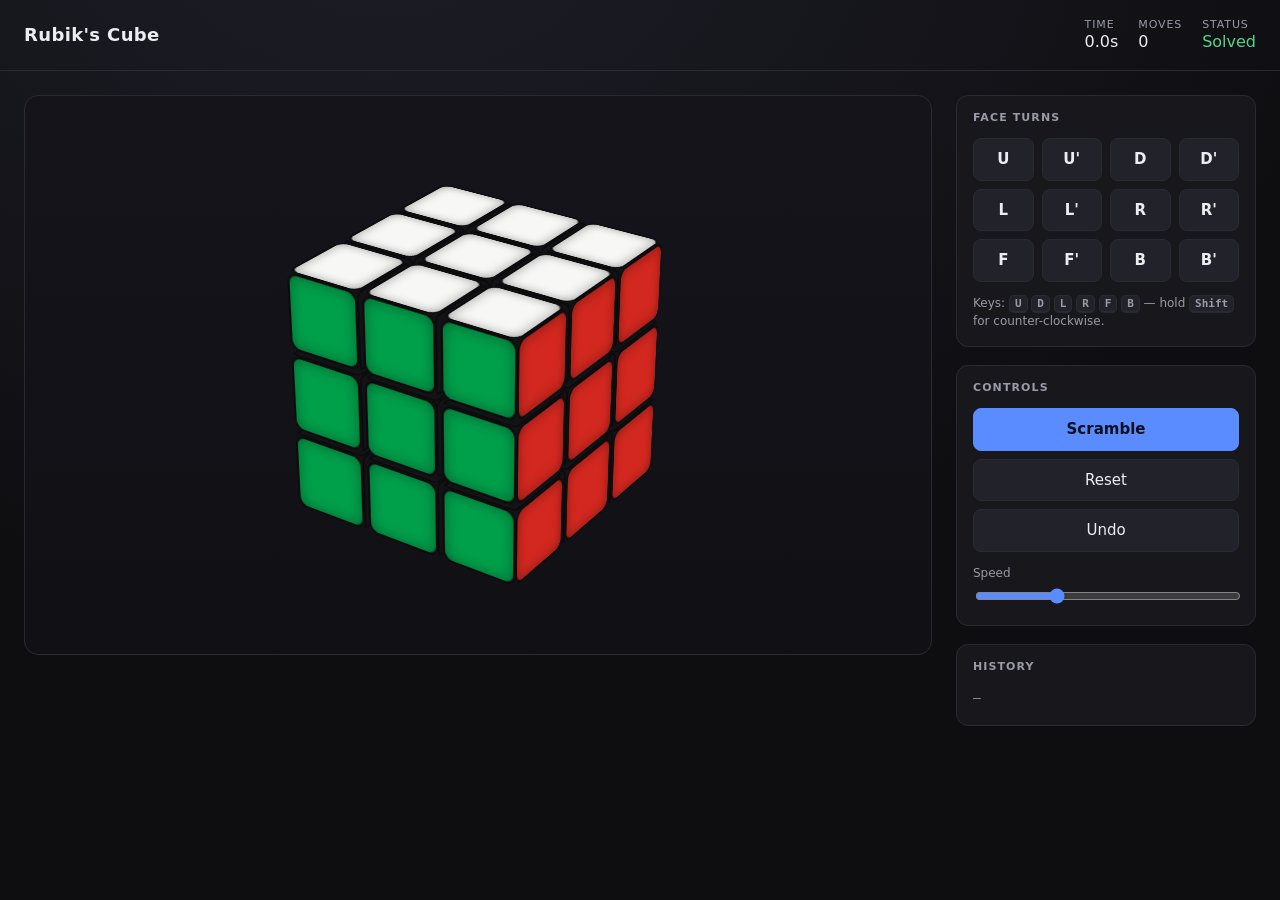
==== rubiks-cube/index.html @ c3c811c8 "Add dependency-free 3D Rubik's cube webapp New rubiks-cube/ folder with a browser Rubik's cube built" ====
<!DOCTYPE html>
<html lang="en">
<head>
<meta charset="utf-8">
<meta name="viewport" content="width=device-width, initial-scale=1">
<title>Rubik's Cube</title>
<link rel="stylesheet" href="styles.css">
</head>
<body>
<header class="topbar">
  <h1>Rubik's Cube</h1>
  <div class="stats">
    <span class="stat"><label>Time</label><output id="timer">0.0s</output></span>
    <span class="stat"><label>Moves</label><output id="moves">0</output></span>
    <span class="stat"><label>Status</label><output id="status">Solved</output></span>
  </div>
</header>

<main>
  <div id="stage" class="stage" title="Drag to rotate the view">
    <div id="cube" class="cube"></div>
  </div>

  <section class="panel">
    <div class="group">
      <h2>Face turns</h2>
      <div id="faceButtons" class="buttons"></div>
      <p class="hint">Keys: <kbd>U</kbd> <kbd>D</kbd> <kbd>L</kbd> <kbd>R</kbd> <kbd>F</kbd> <kbd>B</kbd> &mdash; hold <kbd>Shift</kbd> for counter-clockwise.</p>
    </div>

    <div class="group">
      <h2>Controls</h2>
      <div class="buttons">
        <button id="scramble" class="wide">Scramble</button>
        <button id="reset" class="wide">Reset</button>
        <button id="undo" class="wide">Undo</button>
      </div>
      <label class="slider">
        Speed
        <input id="speed" type="range" min="60" max="600" step="20" value="220">
      </label>
    </div>

    <div class="group">
      <h2>History</h2>
      <p id="history" class="history">&mdash;</p>
    </div>
  </section>
</main>

<script src="cube.js"></script>
<script src="app.js"></script>
</body>
</html>
---- rubiks-cube/styles.css ----
:root {
  --cubie: 62px;
  --bg: #0e0e11;
  --panel: #17171c;
  --line: #2a2a33;
  --text: #ecedf1;
  --muted: #9a9aa8;
  --accent: #5b8cff;
}

* { box-sizing: border-box; }

body {
  margin: 0;
  min-height: 100vh;
  background: radial-gradient(1000px 700px at 30% -10%, #1d1d27, var(--bg));
  color: var(--text);
  font: 15px/1.5 ui-sans-serif, system-ui, -apple-system, "Segoe UI", Roboto, sans-serif;
}

.topbar {
  display: flex;
  flex-wrap: wrap;
  gap: 16px;
  align-items: center;
  justify-content: space-between;
  padding: 18px 24px;
  border-bottom: 1px solid var(--line);
}

.topbar h1 { font-size: 18px; margin: 0; letter-spacing: .02em; }

.stats { display: flex; gap: 20px; }

.stat { display: flex; flex-direction: column; line-height: 1.25; }
.stat label { font-size: 11px; text-transform: uppercase; letter-spacing: .08em; color: var(--muted); }
.stat output { font-variant-numeric: tabular-nums; font-size: 16px; }
.stat output.good { color: #57d38c; }

main {
  display: grid;
  grid-template-columns: minmax(0, 1fr) 300px;
  gap: 24px;
  padding: 24px;
  align-items: start;
}

.stage {
  height: min(70vh, 560px);
  display: grid;
  place-items: center;
  perspective: 1400px;
  cursor: grab;
  user-select: none;
  touch-action: none;
  border: 1px solid var(--line);
  border-radius: 14px;
  background: linear-gradient(180deg, #14141a, #101015);
}

.stage.dragging { cursor: grabbing; }

.cube {
  position: relative;
  width: var(--cubie);
  height: var(--cubie);
  transform-style: preserve-3d;
  transition: filter .3s ease;
}

.cube.celebrate { filter: drop-shadow(0 0 22px rgba(87, 211, 140, .65)); }

.cubie {
  position: absolute;
  inset: 0;
  transform-style: preserve-3d;
}

.sticker {
  position: absolute;
  inset: 0;
  border-radius: 9px;
  border: 2px solid #0b0b0d;
  backface-visibility: hidden;
  box-shadow: inset 0 0 12px rgba(0, 0, 0, .35);
}

.sticker.inner { border-radius: 4px; box-shadow: none; }

.panel { display: flex; flex-direction: column; gap: 18px; }

.group {
  background: var(--panel);
  border: 1px solid var(--line);
  border-radius: 12px;
  padding: 14px 16px 16px;
}

.group h2 {
  margin: 0 0 12px;
  font-size: 11px;
  text-transform: uppercase;
  letter-spacing: .1em;
  color: var(--muted);
}

.buttons { display: grid; grid-template-columns: repeat(4, 1fr); gap: 8px; }

button {
  font: inherit;
  color: var(--text);
  background: #22222b;
  border: 1px solid var(--line);
  border-radius: 8px;
  padding: 9px 0;
  cursor: pointer;
  transition: background .15s ease, transform .1s ease, border-color .15s ease;
}

button:hover { background: #2d2d39; border-color: #3c3c4a; }
button:active { transform: translateY(1px); }
button.face { font-variant-numeric: tabular-nums; font-weight: 600; }
button.wide { grid-column: span 4; }

#scramble { background: var(--accent); border-color: var(--accent); color: #0b1020; font-weight: 600; }
#scramble:hover { background: #7aa1ff; }

.slider { display: block; margin-top: 12px; font-size: 12px; color: var(--muted); }
.slider input { width: 100%; margin-top: 6px; accent-color: var(--accent); }

.hint { margin: 12px 0 0; font-size: 12px; color: var(--muted); }

kbd {
  background: #22222b;
  border: 1px solid var(--line);
  border-bottom-width: 2px;
  border-radius: 5px;
  padding: 1px 5px;
  font: 600 11px ui-monospace, SFMono-Regular, Menlo, monospace;
}

.history {
  margin: 0;
  font: 13px/1.7 ui-monospace, SFMono-Regular, Menlo, monospace;
  color: var(--muted);
  word-spacing: 4px;
  min-height: 1.7em;
}

@media (max-width: 860px) {
  main { grid-template-columns: 1fr; }
  :root { --cubie: 50px; }
  .stage { height: 52vh; }
}
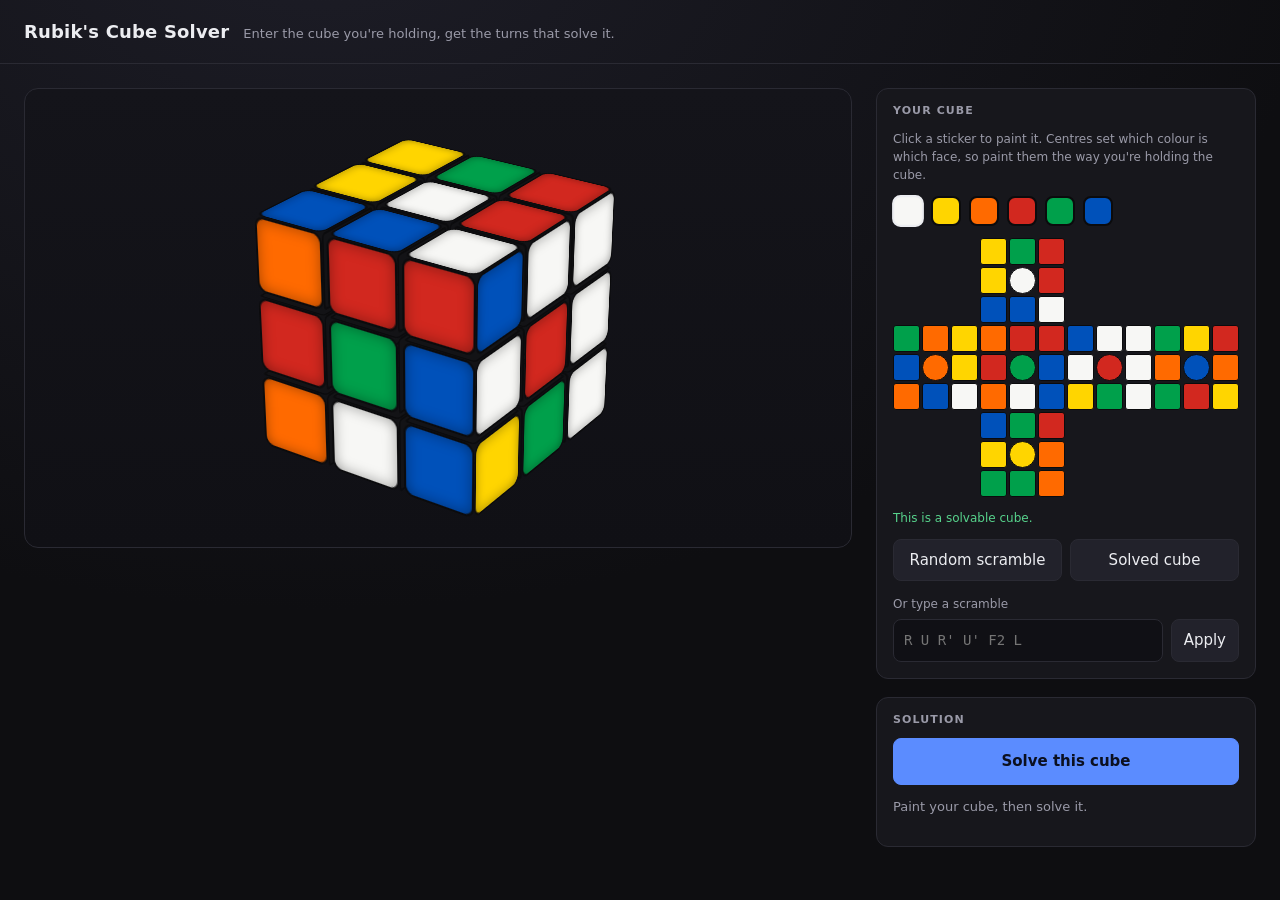
==== commit dcd54551: "Turn the cube app into a solver Replaces the playable game with a solver: describe the cube you are " ====
--- a/rubiks-cube/index.html
+++ b/rubiks-cube/index.html
@@ -3,52 +3,67 @@
 <head>
 <meta charset="utf-8">
 <meta name="viewport" content="width=device-width, initial-scale=1">
-<title>Rubik's Cube</title>
+<title>Rubik's Cube Solver</title>
 <link rel="stylesheet" href="styles.css">
 </head>
 <body>
 <header class="topbar">
-  <h1>Rubik's Cube</h1>
-  <div class="stats">
-    <span class="stat"><label>Time</label><output id="timer">0.0s</output></span>
-    <span class="stat"><label>Moves</label><output id="moves">0</output></span>
-    <span class="stat"><label>Status</label><output id="status">Solved</output></span>
-  </div>
+  <h1>Rubik's Cube Solver</h1>
+  <p class="tagline">Enter the cube you're holding, get the turns that solve it.</p>
 </header>
 
 <main>
-  <div id="stage" class="stage" title="Drag to rotate the view">
-    <div id="cube" class="cube"></div>
-  </div>
+  <section class="viewer">
+    <div id="viewport" class="viewport" title="Drag to rotate the view">
+      <div id="cube" class="cube"></div>
+    </div>
+
+    <div id="playback" class="playback" hidden>
+      <div class="transport">
+        <button id="toStart" title="Back to the scrambled cube">&#124;&#9664;</button>
+        <button id="stepBack" title="Previous move">&#9664;</button>
+        <button id="play" class="primary" title="Play the solution">&#9654; Play</button>
+        <button id="stepForward" title="Next move">&#9654;</button>
+        <button id="toEnd" title="Jump to the solved cube">&#9654;&#124;</button>
+      </div>
+      <div class="progress">
+        <output id="position">0 / 0</output>
+        <div class="track"><div id="bar" class="bar"></div></div>
+        <output id="nowPlaying" class="now">&mdash;</output>
+      </div>
+    </div>
+  </section>
 
   <section class="panel">
     <div class="group">
-      <h2>Face turns</h2>
-      <div id="faceButtons" class="buttons"></div>
-      <p class="hint">Keys: <kbd>U</kbd> <kbd>D</kbd> <kbd>L</kbd> <kbd>R</kbd> <kbd>F</kbd> <kbd>B</kbd> &mdash; hold <kbd>Shift</kbd> for counter-clockwise.</p>
+      <h2>Your cube</h2>
+      <p class="hint">Click a sticker to paint it. Centres set which colour is which face, so paint them the way you're holding the cube.</p>
+      <div id="palette" class="palette"></div>
+      <div id="net" class="net"></div>
+      <p id="validity" class="validity">&mdash;</p>
+      <div class="buttons">
+        <button id="scramble">Random scramble</button>
+        <button id="resetCube">Solved cube</button>
+      </div>
+      <label class="field" for="notation">Or type a scramble</label>
+      <div class="row">
+        <input id="notation" type="text" placeholder="R U R' U' F2 L" spellcheck="false" autocomplete="off">
+        <button id="applyNotation">Apply</button>
+      </div>
     </div>
 
     <div class="group">
-      <h2>Controls</h2>
-      <div class="buttons">
-        <button id="scramble" class="wide">Scramble</button>
-        <button id="reset" class="wide">Reset</button>
-        <button id="undo" class="wide">Undo</button>
-      </div>
-      <label class="slider">
-        Speed
-        <input id="speed" type="range" min="60" max="600" step="20" value="220">
-      </label>
-    </div>
-
-    <div class="group">
-      <h2>History</h2>
-      <p id="history" class="history">&mdash;</p>
+      <h2>Solution</h2>
+      <button id="solve" class="solve">Solve this cube</button>
+      <p id="summary" class="summary">Paint your cube, then solve it.</p>
+      <ol id="stages" class="stages"></ol>
     </div>
   </section>
 </main>
 
 <script src="cube.js"></script>
+<script src="solver.js"></script>
+<script src="facelets.js"></script>
 <script src="app.js"></script>
 </body>
 </html>
--- a/rubiks-cube/styles.css
+++ b/rubiks-cube/styles.css
@@ -2,18 +2,24 @@
   --cubie: 62px;
   --bg: #0e0e11;
   --panel: #17171c;
+  --sunken: #101015;
   --line: #2a2a33;
   --text: #ecedf1;
   --muted: #9a9aa8;
   --accent: #5b8cff;
+  --good: #57d38c;
+  --bad: #ff7a6b;
 }
 
 * { box-sizing: border-box; }
+[hidden] { display: none !important; }
+
+html { height: 100%; }
 
 body {
   margin: 0;
-  min-height: 100vh;
-  background: radial-gradient(1000px 700px at 30% -10%, #1d1d27, var(--bg));
+  min-height: 100%;
+  background: radial-gradient(1000px 700px at 25% -10%, #1d1d27, var(--bg));
   color: var(--text);
   font: 15px/1.5 ui-sans-serif, system-ui, -apple-system, "Segoe UI", Roboto, sans-serif;
 }
@@ -21,32 +27,32 @@
 .topbar {
   display: flex;
   flex-wrap: wrap;
-  gap: 16px;
-  align-items: center;
-  justify-content: space-between;
+  align-items: baseline;
+  gap: 6px 14px;
   padding: 18px 24px;
   border-bottom: 1px solid var(--line);
 }
-
-.topbar h1 { font-size: 18px; margin: 0; letter-spacing: .02em; }
-
-.stats { display: flex; gap: 20px; }
-
-.stat { display: flex; flex-direction: column; line-height: 1.25; }
-.stat label { font-size: 11px; text-transform: uppercase; letter-spacing: .08em; color: var(--muted); }
-.stat output { font-variant-numeric: tabular-nums; font-size: 16px; }
-.stat output.good { color: #57d38c; }
+.topbar h1 { font-size: 18px; margin: 0; letter-spacing: .01em; }
+.tagline { margin: 0; color: var(--muted); font-size: 13px; }
 
 main {
   display: grid;
-  grid-template-columns: minmax(0, 1fr) 300px;
+  grid-template-columns: minmax(0, 1fr) 380px;
   gap: 24px;
   padding: 24px;
   align-items: start;
 }
 
-.stage {
-  height: min(70vh, 560px);
+.viewer {
+  display: flex;
+  flex-direction: column;
+  gap: 14px;
+  position: sticky;
+  top: 24px;   /* the cube stays in view while the solution scrolls past */
+}
+
+.viewport {
+  height: min(60vh, 460px);
   display: grid;
   place-items: center;
   perspective: 1400px;
@@ -55,26 +61,17 @@
   touch-action: none;
   border: 1px solid var(--line);
   border-radius: 14px;
-  background: linear-gradient(180deg, #14141a, #101015);
-}
-
-.stage.dragging { cursor: grabbing; }
+  background: linear-gradient(180deg, #14141a, var(--sunken));
+}
+.viewport.dragging { cursor: grabbing; }
 
 .cube {
   position: relative;
   width: var(--cubie);
   height: var(--cubie);
   transform-style: preserve-3d;
-  transition: filter .3s ease;
-}
-
-.cube.celebrate { filter: drop-shadow(0 0 22px rgba(87, 211, 140, .65)); }
-
-.cubie {
-  position: absolute;
-  inset: 0;
-  transform-style: preserve-3d;
-}
+}
+.cubie { position: absolute; inset: 0; transform-style: preserve-3d; }
 
 .sticker {
   position: absolute;
@@ -84,8 +81,38 @@
   backface-visibility: hidden;
   box-shadow: inset 0 0 12px rgba(0, 0, 0, .35);
 }
-
 .sticker.inner { border-radius: 4px; box-shadow: none; }
+
+/* ---------- playback ---------- */
+
+.playback {
+  display: flex;
+  flex-direction: column;
+  gap: 12px;
+  border: 1px solid var(--line);
+  border-radius: 12px;
+  background: var(--panel);
+  padding: 14px 16px;
+}
+
+.transport { display: flex; gap: 8px; }
+.transport button { flex: 1; }
+.transport .primary { flex: 2; }
+
+.progress { display: flex; align-items: center; gap: 12px; }
+.progress output { font-variant-numeric: tabular-nums; font-size: 13px; }
+.progress .now { color: var(--muted); min-width: 90px; text-align: right; }
+
+.track {
+  flex: 1;
+  height: 6px;
+  border-radius: 999px;
+  background: #24242e;
+  overflow: hidden;
+}
+.bar { height: 100%; width: 0; background: var(--accent); transition: width .18s ease; }
+
+/* ---------- panel ---------- */
 
 .panel { display: flex; flex-direction: column; gap: 18px; }
 
@@ -97,14 +124,14 @@
 }
 
 .group h2 {
-  margin: 0 0 12px;
+  margin: 0 0 10px;
   font-size: 11px;
   text-transform: uppercase;
   letter-spacing: .1em;
   color: var(--muted);
 }
 
-.buttons { display: grid; grid-template-columns: repeat(4, 1fr); gap: 8px; }
+.hint { margin: 0 0 12px; font-size: 12px; color: var(--muted); }
 
 button {
   font: inherit;
@@ -112,43 +139,127 @@
   background: #22222b;
   border: 1px solid var(--line);
   border-radius: 8px;
-  padding: 9px 0;
+  padding: 9px 12px;
   cursor: pointer;
-  transition: background .15s ease, transform .1s ease, border-color .15s ease;
-}
-
-button:hover { background: #2d2d39; border-color: #3c3c4a; }
-button:active { transform: translateY(1px); }
-button.face { font-variant-numeric: tabular-nums; font-weight: 600; }
-button.wide { grid-column: span 4; }
-
-#scramble { background: var(--accent); border-color: var(--accent); color: #0b1020; font-weight: 600; }
-#scramble:hover { background: #7aa1ff; }
-
-.slider { display: block; margin-top: 12px; font-size: 12px; color: var(--muted); }
-.slider input { width: 100%; margin-top: 6px; accent-color: var(--accent); }
-
-.hint { margin: 12px 0 0; font-size: 12px; color: var(--muted); }
-
-kbd {
+  transition: background .15s ease, border-color .15s ease, opacity .15s ease;
+}
+button:hover:not(:disabled) { background: #2d2d39; border-color: #3c3c4a; }
+button:disabled { opacity: .4; cursor: default; }
+button:focus-visible, .facelet:focus-visible, input:focus-visible {
+  outline: 2px solid var(--accent);
+  outline-offset: 2px;
+}
+
+.buttons { display: grid; grid-template-columns: 1fr 1fr; gap: 8px; margin-top: 12px; }
+
+.solve {
+  width: 100%;
+  background: var(--accent);
+  border-color: var(--accent);
+  color: #0b1020;
+  font-weight: 600;
+  padding: 11px;
+}
+.solve:hover:not(:disabled) { background: #7aa1ff; border-color: #7aa1ff; }
+
+.field { display: block; margin-top: 14px; font-size: 12px; color: var(--muted); }
+.row { display: flex; gap: 8px; margin-top: 6px; }
+
+input[type="text"] {
+  flex: 1;
+  min-width: 0;
+  font: 14px ui-monospace, SFMono-Regular, Menlo, monospace;
+  color: var(--text);
+  background: var(--sunken);
+  border: 1px solid var(--line);
+  border-radius: 8px;
+  padding: 9px 10px;
+}
+
+/* ---------- palette and net ---------- */
+
+.palette { display: flex; gap: 8px; margin-bottom: 12px; }
+
+.swatch {
+  width: 30px;
+  height: 30px;
+  padding: 0;
+  border-radius: 8px;
+  border: 2px solid #0b0b0d;
+}
+.swatch.active { border-color: var(--text); transform: scale(1.06); }
+
+.net {
+  display: grid;
+  grid-template-columns: repeat(12, 1fr);
+  grid-template-rows: repeat(9, auto);
+  gap: 2px;
+  max-width: 100%;
+}
+
+.facelet {
+  aspect-ratio: 1;
+  padding: 0;
+  border: 1px solid #0b0b0d;
+  border-radius: 3px;
+  cursor: pointer;
+  min-width: 0;
+}
+.facelet:hover { border-color: var(--text); }
+.facelet.centre { border-radius: 50%; }
+
+.validity { margin: 12px 0 0; font-size: 12px; min-height: 1.5em; }
+.validity.ok { color: var(--good); }
+.validity.bad { color: var(--bad); }
+
+/* ---------- solution ---------- */
+
+.summary { margin: 12px 0 0; font-size: 13px; color: var(--muted); }
+.summary.ok { color: var(--text); }
+.summary.bad { color: var(--bad); }
+.summary .muted { color: var(--muted); font-weight: 400; }
+
+.stages { list-style: none; margin: 14px 0 0; padding: 0; display: flex; flex-direction: column; gap: 10px; }
+
+.stage-card {
+  border: 1px solid var(--line);
+  border-radius: 10px;
+  padding: 10px 12px;
+  background: var(--sunken);
+}
+
+.stage-head { display: flex; align-items: baseline; justify-content: space-between; gap: 10px; }
+.stage-name { font-size: 13px; font-weight: 600; }
+.stage-count {
+  font-variant-numeric: tabular-nums;
+  font-size: 11px;
+  color: var(--muted);
   background: #22222b;
-  border: 1px solid var(--line);
-  border-bottom-width: 2px;
-  border-radius: 5px;
-  padding: 1px 5px;
-  font: 600 11px ui-monospace, SFMono-Regular, Menlo, monospace;
-}
-
-.history {
-  margin: 0;
-  font: 13px/1.7 ui-monospace, SFMono-Regular, Menlo, monospace;
-  color: var(--muted);
-  word-spacing: 4px;
-  min-height: 1.7em;
-}
-
-@media (max-width: 860px) {
-  main { grid-template-columns: 1fr; }
-  :root { --cubie: 50px; }
-  .stage { height: 52vh; }
-}
+  border-radius: 999px;
+  padding: 1px 8px;
+}
+.stage-detail { margin: 2px 0 8px; font-size: 12px; color: var(--muted); }
+
+.moves { display: flex; flex-wrap: wrap; gap: 4px; }
+
+.move {
+  font: 600 12px/1 ui-monospace, SFMono-Regular, Menlo, monospace;
+  padding: 5px 7px;
+  border-radius: 6px;
+  background: #22222b;
+  min-width: 30px;
+}
+.move.done { opacity: .45; }
+.move.next { background: var(--accent); border-color: var(--accent); color: #0b1020; }
+
+@media (max-width: 900px) {
+  main { grid-template-columns: 1fr; padding: 16px; gap: 16px; }
+  .viewer { position: static; }
+  :root { --cubie: 48px; }
+  .viewport { height: 44vh; }
+  .topbar { padding: 16px; }
+}
+
+@media (prefers-reduced-motion: reduce) {
+  .bar { transition: none; }
+}
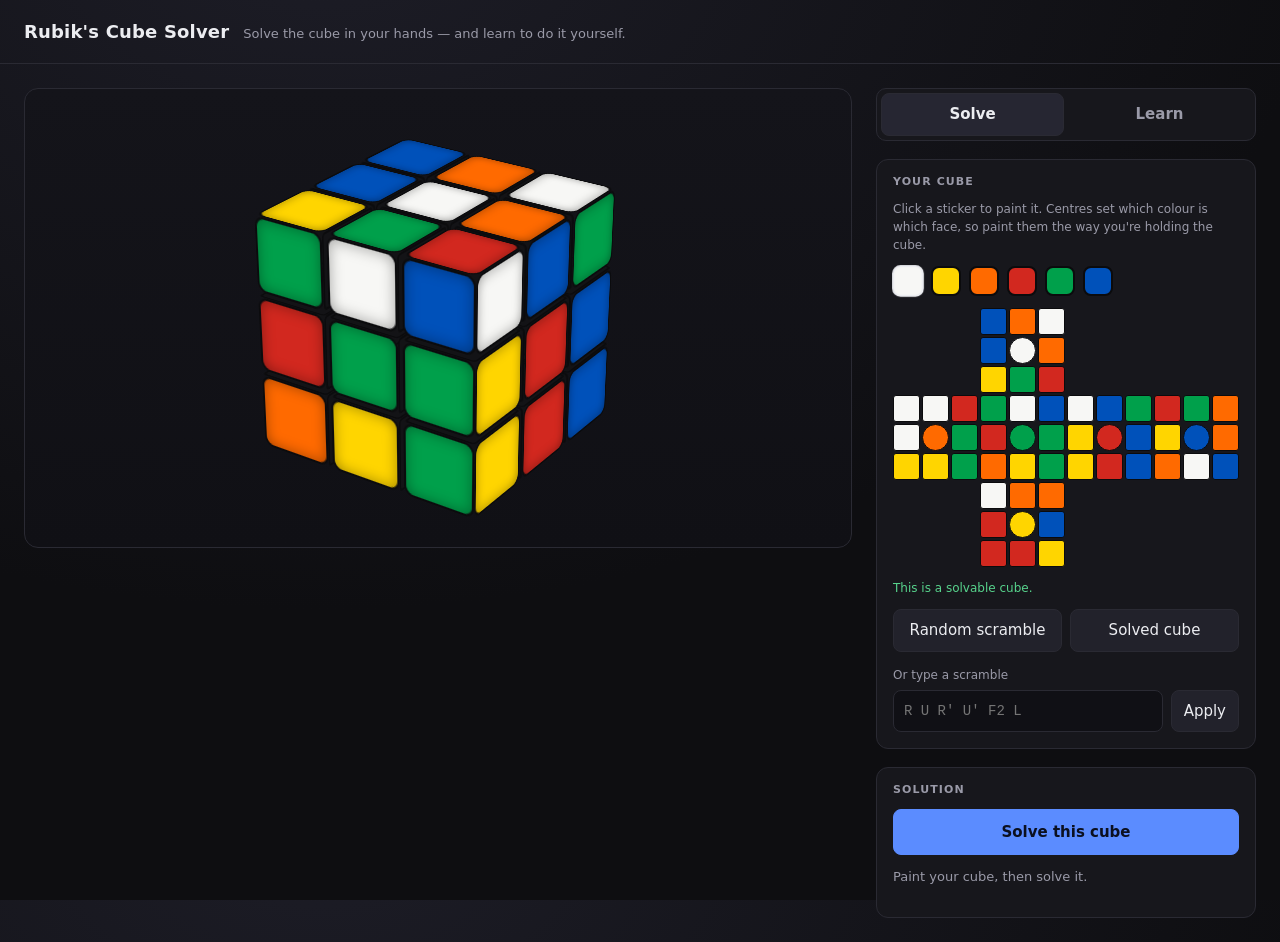
==== commit 7abad0d4: "Teach the method, not just this cube Adds a Learn tab beside the solver: the same seven stages, taug" ====
--- a/rubiks-cube/index.html
+++ b/rubiks-cube/index.html
@@ -9,7 +9,7 @@
 <body>
 <header class="topbar">
   <h1>Rubik's Cube Solver</h1>
-  <p class="tagline">Enter the cube you're holding, get the turns that solve it.</p>
+  <p class="tagline">Solve the cube in your hands &mdash; and learn to do it yourself.</p>
 </header>
 
 <main>
@@ -32,31 +32,101 @@
         <output id="nowPlaying" class="now">&mdash;</output>
       </div>
     </div>
+
+    <div id="turnpad" class="turnpad" hidden>
+      <div class="turnpad-head">
+        <span>Turn the cube</span>
+        <span class="turnpad-tools">
+          <button id="flipView" class="small">Flip to bottom</button>
+          <button id="undoTurn" class="small">Undo</button>
+        </span>
+      </div>
+      <div id="turnButtons" class="turn-buttons"></div>
+      <p class="hint compact">Or use the keyboard: <kbd>U</kbd> <kbd>D</kbd> <kbd>L</kbd> <kbd>R</kbd> <kbd>F</kbd> <kbd>B</kbd>, with <kbd>Shift</kbd> for counter-clockwise.</p>
+    </div>
   </section>
 
   <section class="panel">
-    <div class="group">
-      <h2>Your cube</h2>
-      <p class="hint">Click a sticker to paint it. Centres set which colour is which face, so paint them the way you're holding the cube.</p>
-      <div id="palette" class="palette"></div>
-      <div id="net" class="net"></div>
-      <p id="validity" class="validity">&mdash;</p>
-      <div class="buttons">
-        <button id="scramble">Random scramble</button>
-        <button id="resetCube">Solved cube</button>
+    <div class="tabs" role="tablist">
+      <button id="tabSolve" class="tab active" role="tab" aria-selected="true">Solve</button>
+      <button id="tabLearn" class="tab" role="tab" aria-selected="false">Learn</button>
+    </div>
+
+    <div id="solvePanel" class="tabpanel" role="tabpanel">
+      <div class="group">
+        <h2>Your cube</h2>
+        <p class="hint">Click a sticker to paint it. Centres set which colour is which face, so paint them the way you're holding the cube.</p>
+        <div id="palette" class="palette"></div>
+        <div id="net" class="net"></div>
+        <p id="validity" class="validity">&mdash;</p>
+        <div class="buttons">
+          <button id="scramble">Random scramble</button>
+          <button id="resetCube">Solved cube</button>
+        </div>
+        <label class="field" for="notation">Or type a scramble</label>
+        <div class="row">
+          <input id="notation" type="text" placeholder="R U R' U' F2 L" spellcheck="false" autocomplete="off">
+          <button id="applyNotation">Apply</button>
+        </div>
       </div>
-      <label class="field" for="notation">Or type a scramble</label>
-      <div class="row">
-        <input id="notation" type="text" placeholder="R U R' U' F2 L" spellcheck="false" autocomplete="off">
-        <button id="applyNotation">Apply</button>
+
+      <div class="group">
+        <h2>Solution</h2>
+        <button id="solve" class="solve">Solve this cube</button>
+        <p id="summary" class="summary">Paint your cube, then solve it.</p>
+        <ol id="stages" class="stages"></ol>
       </div>
     </div>
 
-    <div class="group">
-      <h2>Solution</h2>
-      <button id="solve" class="solve">Solve this cube</button>
-      <p id="summary" class="summary">Paint your cube, then solve it.</p>
-      <ol id="stages" class="stages"></ol>
+    <div id="learnPanel" class="tabpanel" hidden role="tabpanel">
+      <div class="group">
+        <h2>The method</h2>
+        <p class="hint">Seven stages, each one building on the last. Work down the list &mdash; practise a stage until it sticks, then take the next.</p>
+        <ol id="course" class="course"></ol>
+        <p id="courseProgress" class="summary">&mdash;</p>
+      </div>
+
+      <div class="group" id="notationGroup">
+        <h2>Notation</h2>
+        <div id="notationList" class="notation"></div>
+        <p id="clockwiseNote" class="hint"></p>
+      </div>
+
+      <div class="group" id="lessonGroup" hidden>
+        <h2 id="lessonStage">Stage</h2>
+        <h3 id="lessonName" class="lesson-name"></h3>
+        <p id="lessonGoal" class="lesson-goal"></p>
+        <p id="lessonIdea" class="lesson-idea"></p>
+
+        <h4 class="lesson-head">What to look for</h4>
+        <ol id="lessonLook" class="lesson-look"></ol>
+
+        <div id="lessonAlgs"></div>
+
+        <h4 class="lesson-head">Why it works</h4>
+        <p id="lessonWhy" class="lesson-why"></p>
+
+        <p id="lessonCheck" class="lesson-check"></p>
+
+        <button id="startPractice" class="solve">Practise this stage</button>
+      </div>
+
+      <div class="group" id="practiceGroup" hidden>
+        <h2>Practice</h2>
+        <p id="practiceStage" class="lesson-name"></p>
+        <p id="practiceGoal" class="lesson-goal"></p>
+        <div class="progress">
+          <output id="practiceCount">0 / 4</output>
+          <div class="track"><div id="practiceBar" class="bar"></div></div>
+        </div>
+        <p id="practiceFeedback" class="summary">Your move.</p>
+        <div class="buttons three">
+          <button id="hint">Hint</button>
+          <button id="showStep">Show step</button>
+          <button id="newPractice">New cube</button>
+        </div>
+        <p id="hintText" class="hint-text" hidden></p>
+      </div>
     </div>
   </section>
 </main>
@@ -64,6 +134,7 @@
 <script src="cube.js"></script>
 <script src="solver.js"></script>
 <script src="facelets.js"></script>
+<script src="lessons.js"></script>
 <script src="app.js"></script>
 </body>
 </html>
--- a/rubiks-cube/styles.css
+++ b/rubiks-cube/styles.css
@@ -261,5 +261,161 @@
 }
 
 @media (prefers-reduced-motion: reduce) {
-  .bar { transition: none; }
-}
+  .bar, .cube.flipping { transition: none; }
+}
+
+/* ---------- tabs ---------- */
+
+.tabs {
+  display: flex;
+  gap: 4px;
+  padding: 4px;
+  background: var(--panel);
+  border: 1px solid var(--line);
+  border-radius: 10px;
+}
+
+.tab {
+  flex: 1;
+  background: transparent;
+  border-color: transparent;
+  font-weight: 600;
+  color: var(--muted);
+}
+.tab:hover:not(.active) { background: #22222b; border-color: transparent; }
+.tab.active { background: #262632; border-color: var(--line); color: var(--text); }
+
+.tabpanel { display: flex; flex-direction: column; gap: 18px; }
+
+/* ---------- turning by hand ---------- */
+
+.turnpad {
+  border: 1px solid var(--line);
+  border-radius: 12px;
+  background: var(--panel);
+  padding: 14px 16px;
+}
+
+.turnpad-head {
+  display: flex;
+  align-items: center;
+  justify-content: space-between;
+  font-size: 11px;
+  text-transform: uppercase;
+  letter-spacing: .1em;
+  color: var(--muted);
+  margin-bottom: 10px;
+}
+
+.turnpad-tools { display: flex; gap: 6px; }
+.cube.flipping { transition: transform .45s ease; }
+
+.turn-buttons { display: grid; grid-template-columns: repeat(6, 1fr); gap: 6px; }
+.turn-buttons .move { padding: 9px 0; text-align: center; }
+
+button.small {
+  padding: 4px 10px;
+  font-size: 12px;
+  text-transform: none;
+  letter-spacing: 0;
+}
+
+.hint.compact { margin: 10px 0 0; }
+
+/* ---------- the course ---------- */
+
+.course { list-style: none; margin: 0; padding: 0; display: flex; flex-direction: column; gap: 6px; }
+
+.course-button {
+  width: 100%;
+  display: flex;
+  align-items: center;
+  gap: 10px;
+  text-align: left;
+  background: var(--sunken);
+  padding: 8px 10px;
+}
+
+.course-index {
+  flex: none;
+  width: 22px;
+  height: 22px;
+  display: grid;
+  place-items: center;
+  border-radius: 50%;
+  background: #2a2a35;
+  font-size: 11px;
+  font-variant-numeric: tabular-nums;
+  color: var(--muted);
+}
+
+.course-text { display: flex; flex-direction: column; min-width: 0; }
+.course-name { font-size: 13px; font-weight: 600; }
+.course-detail { font-size: 11px; color: var(--muted); }
+.course-mark { margin-left: auto; color: var(--good); }
+
+.course-step.current .course-button { border-color: var(--accent); }
+.course-step.current .course-index { background: var(--accent); color: #0b1020; }
+.course-step.learned .course-index { background: #1f3d2c; color: var(--good); }
+
+/* ---------- notation ---------- */
+
+.notation { display: grid; grid-template-columns: auto 1fr; gap: 6px 10px; align-items: center; }
+.notation-row { display: contents; }
+.notation-row span:last-child { font-size: 12px; color: var(--muted); }
+
+.move.static { cursor: default; display: inline-block; }
+
+/* ---------- a lesson ---------- */
+
+.lesson-name { margin: 0 0 6px; font-size: 16px; }
+.lesson-goal { margin: 0 0 10px; font-size: 13px; color: var(--text); }
+.lesson-idea { margin: 0 0 4px; font-size: 13px; color: var(--muted); }
+
+.lesson-head {
+  margin: 16px 0 8px;
+  font-size: 11px;
+  text-transform: uppercase;
+  letter-spacing: .1em;
+  color: var(--muted);
+}
+
+.lesson-look { margin: 0; padding-left: 20px; display: flex; flex-direction: column; gap: 6px; }
+.lesson-look li { font-size: 13px; }
+.lesson-why { margin: 0; font-size: 13px; color: var(--muted); }
+
+.lesson-check {
+  margin: 16px 0 0;
+  padding: 9px 11px;
+  border-left: 2px solid var(--good);
+  background: #14201a;
+  border-radius: 0 8px 8px 0;
+  font-size: 12px;
+}
+
+#lessonGroup .solve { margin-top: 16px; }
+
+.alg {
+  border: 1px solid var(--line);
+  border-radius: 10px;
+  background: var(--sunken);
+  padding: 10px 12px;
+  margin-bottom: 8px;
+}
+.alg-head { display: flex; align-items: center; justify-content: space-between; gap: 10px; margin-bottom: 8px; }
+.alg-name { font-size: 13px; font-weight: 600; }
+.alg-note { margin: 8px 0 0; font-size: 12px; color: var(--muted); }
+
+/* ---------- practice ---------- */
+
+.buttons.three { grid-template-columns: repeat(3, 1fr); }
+
+.hint-text {
+  margin: 12px 0 0;
+  font-size: 13px;
+  padding: 9px 11px;
+  background: var(--sunken);
+  border: 1px solid var(--line);
+  border-radius: 8px;
+}
+.hint-text .muted { color: var(--muted); }
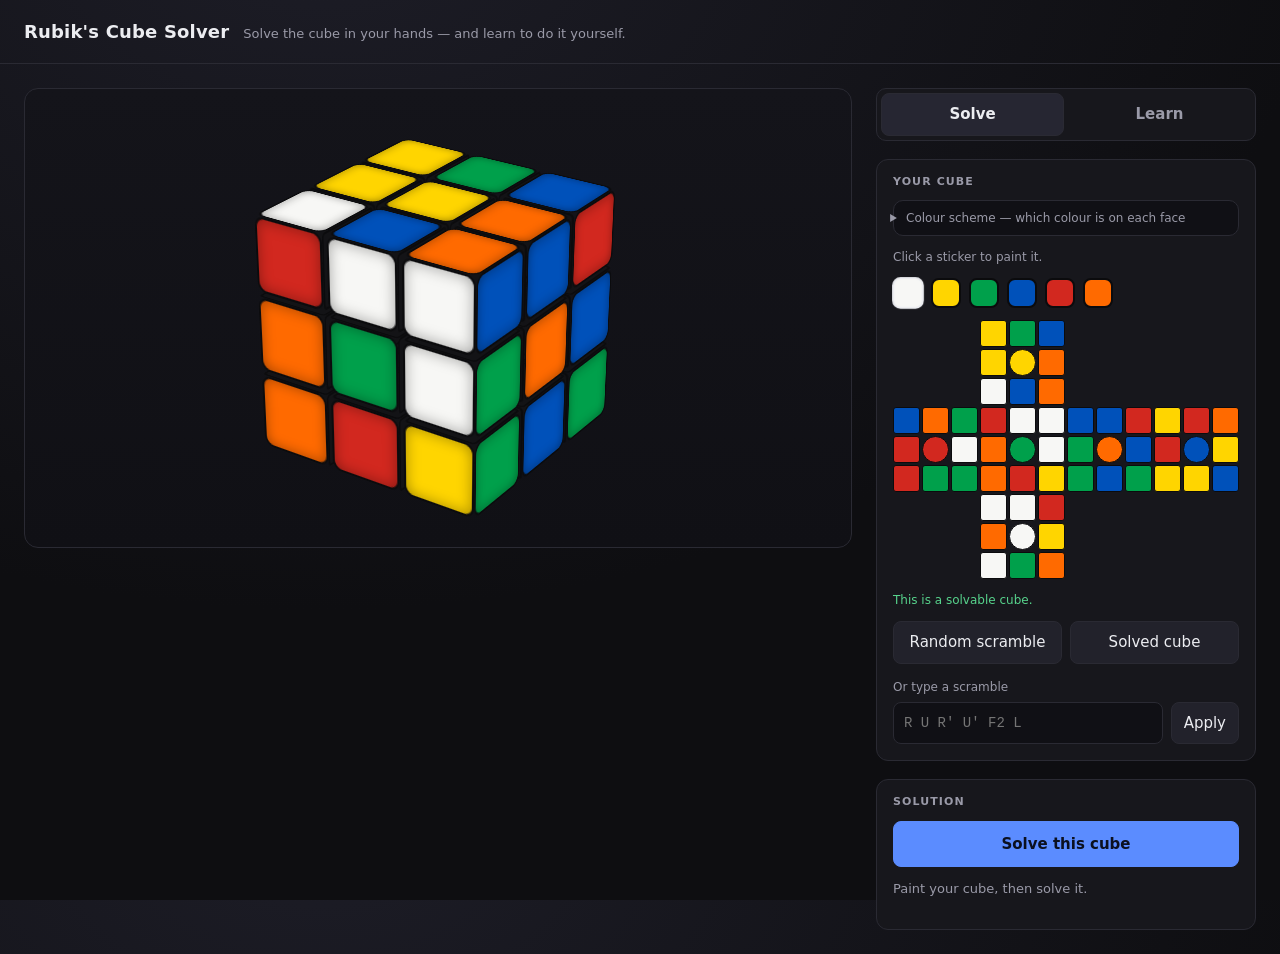
==== commit a1087fbb: "Let the viewer set their own colour scheme Colour was baked into the face definitions, so the app on" ====
--- a/rubiks-cube/index.html
+++ b/rubiks-cube/index.html
@@ -55,7 +55,14 @@
     <div id="solvePanel" class="tabpanel" role="tabpanel">
       <div class="group">
         <h2>Your cube</h2>
-        <p class="hint">Click a sticker to paint it. Centres set which colour is which face, so paint them the way you're holding the cube.</p>
+        <details id="schemeBox" class="scheme">
+          <summary>Colour scheme &mdash; which colour is on each face</summary>
+          <p class="hint">Hold your cube still and read the <strong>centre</strong> square of two faces. Centres never move, so they are the only stickers that say which face is which &mdash; and naming two of them fixes all six.</p>
+          <div id="schemeRows" class="scheme-rows"></div>
+          <div id="schemeDerived" class="scheme-derived"></div>
+          <p id="schemeNote" class="hint"></p>
+        </details>
+        <p class="hint">Click a sticker to paint it.</p>
         <div id="palette" class="palette"></div>
         <div id="net" class="net"></div>
         <p id="validity" class="validity">&mdash;</p>
--- a/rubiks-cube/styles.css
+++ b/rubiks-cube/styles.css
@@ -419,3 +419,63 @@
   border-radius: 8px;
 }
 .hint-text .muted { color: var(--muted); }
+
+/* ---------- colour scheme ---------- */
+
+.scheme {
+  border: 1px solid var(--line);
+  border-radius: 10px;
+  background: var(--sunken);
+  padding: 8px 12px;
+  margin-bottom: 12px;
+}
+.scheme[open] { padding-bottom: 12px; }
+.scheme.flagged { border-color: var(--bad); }
+
+.scheme summary {
+  cursor: pointer;
+  font-size: 12px;
+  color: var(--muted);
+  list-style-position: outside;
+}
+.scheme summary:hover { color: var(--text); }
+.scheme .hint { margin: 10px 0; }
+.scheme .hint.ok { color: var(--good); }
+.scheme .hint.bad { color: var(--bad); }
+
+.scheme-rows {
+  display: grid;
+  grid-template-columns: auto 1fr;
+  gap: 8px;
+  align-items: center;
+}
+
+.scheme-row { display: contents; }
+
+.scheme-derived {
+  display: grid;
+  grid-template-columns: repeat(3, 1fr);
+  gap: 6px 10px;
+  margin-top: 12px;
+}
+
+.scheme-cell { display: flex; align-items: center; gap: 6px; font-size: 12px; color: var(--muted); }
+.scheme-row > span:first-child { font-size: 12px; color: var(--muted); }
+
+.scheme-chip {
+  width: 16px;
+  height: 16px;
+  border-radius: 4px;
+  border: 1px solid #0b0b0d;
+}
+
+.scheme select {
+  font: inherit;
+  font-size: 13px;
+  color: var(--text);
+  background: #22222b;
+  border: 1px solid var(--line);
+  border-radius: 6px;
+  padding: 4px 6px;
+  width: 100%;
+}
